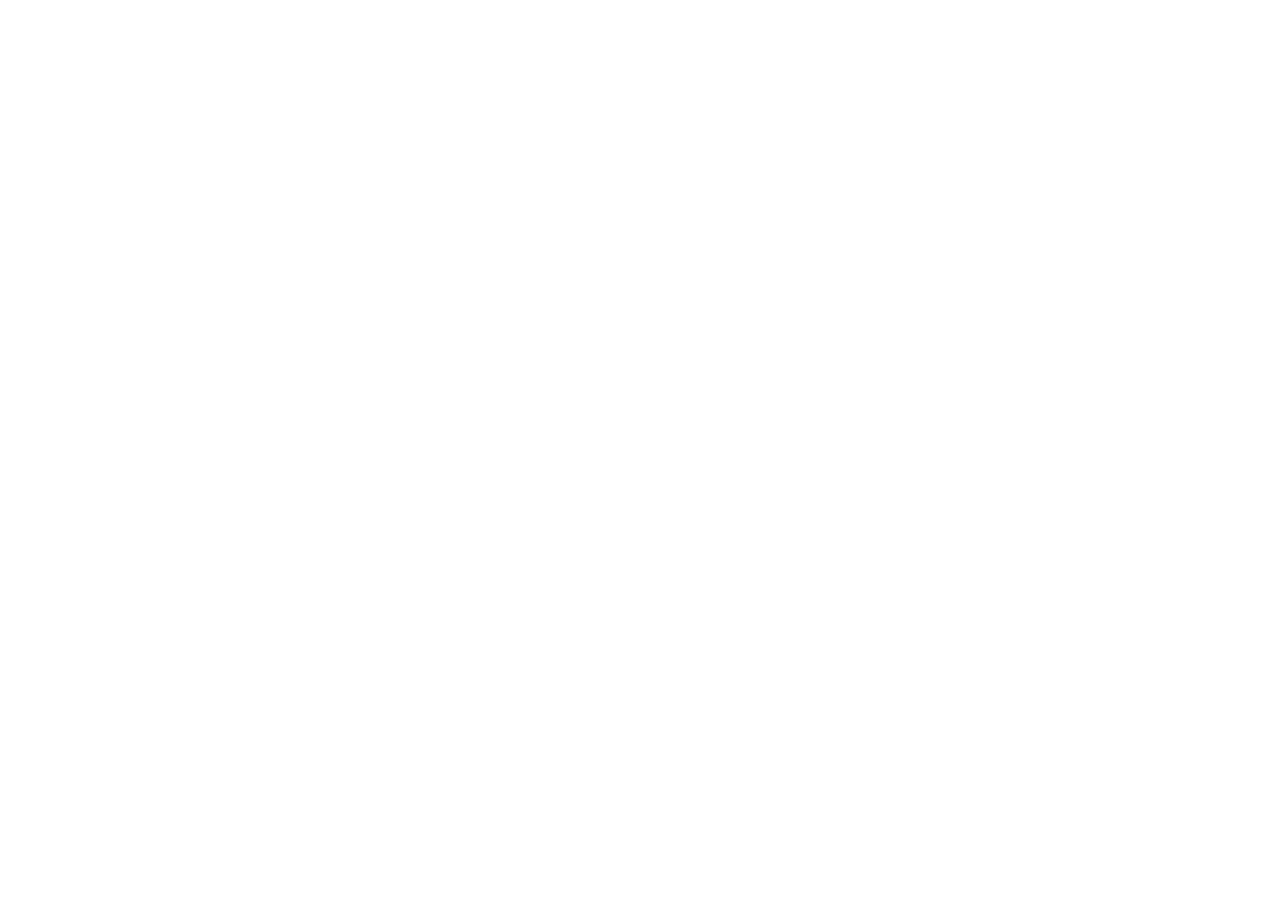
==== frontend/index.html @ 3dd6f017 "Initial commit" ====
<!DOCTYPE html>
<html lang="en">
<head>
	<meta charset="UTF-8">
	<meta http-equiv="X-UA-Compatible" content="IE=edge">
	<meta name="viewport" content="width=device-width, initial-scale=1.0">
	<title>This is FRONTEND</title>
</head>
<body>
	<div id="root"></div>
</body>
</html>
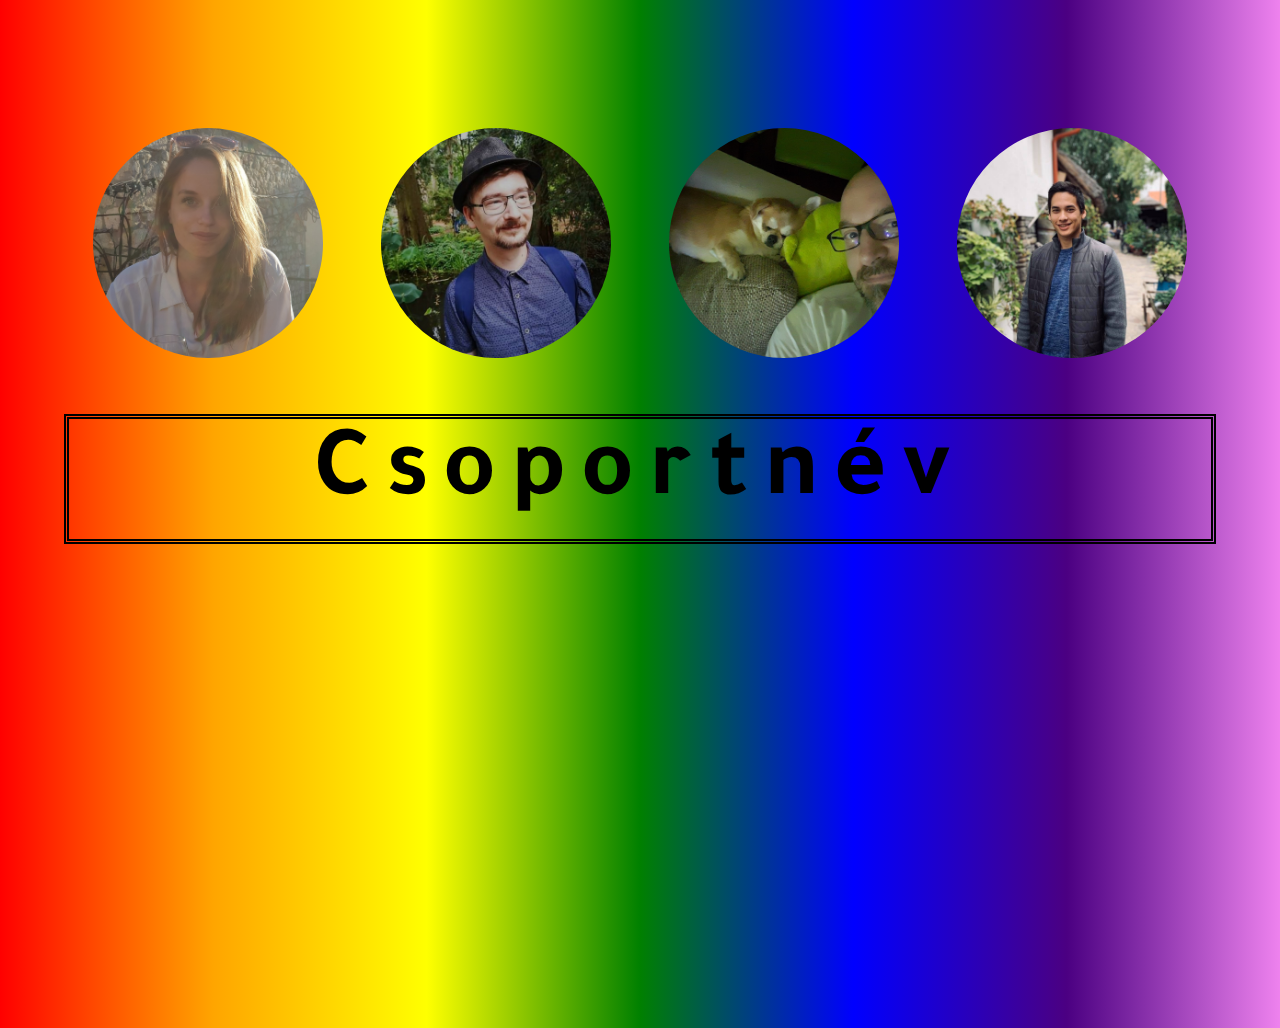
==== commit a67b31eb: "created website" ====
--- a/frontend/index.html
+++ b/frontend/index.html
@@ -4,9 +4,31 @@
 	<meta charset="UTF-8">
 	<meta http-equiv="X-UA-Compatible" content="IE=edge">
 	<meta name="viewport" content="width=device-width, initial-scale=1.0">
+	<link rel="stylesheet" href="style.css">
 	<title>This is FRONTEND</title>
+	<link rel="preconnect" href="https://fonts.googleapis.com">
+	<link rel="preconnect" href="https://fonts.gstatic.com" crossorigin>
+	<link href="https://fonts.googleapis.com/css2?family=Tajawal:wght@200&display=swap" rel="stylesheet">
 </head>
 <body>
-	<div id="root"></div>
+	<div id="root">
+		<section class="groupImages">
+			<a href="borka.html" target="_blank"> 
+				<img src="Images/borka.jpg" alt="Bori_img"> 
+			</a>
+			<a href="andras.html" target="_blank"> 
+				<img src=Images/andras.jpg alt="Andras_img"> 
+			</a>
+			<a href="beno.html" target="_blank">
+				<img src="Images/beno.jpg" alt="Benő_img" >
+			</a>
+			<a href="krisz.html" target="_blank">
+				<img src="Images/krisz.jpg" alt="Krisztián_img">
+			</a>
+		</section>
+		<section class="groupName">
+			<h1>Csoportnév</h1>
+		</section>
+	</div>
 </body>
-</html>+</html>
--- a/frontend/style.css
+++ b/frontend/style.css
@@ -0,0 +1,81 @@
+* {
+  margin: 0;
+  padding: 0;
+  border: 0;
+  outline: none;
+  box-sizing: border-box;
+  background: transparent;
+  font-family: inherit;
+}
+a{
+  text-decoration: none;
+}
+a img {
+  border: none;
+}
+
+button,
+a {
+  cursor: pointer;
+  color: inherit;
+}
+
+textarea {
+  resize: none;
+}
+
+button,
+textarea,
+select {
+  appearance: none !important;
+  border-radius: 0;
+}
+
+/*CSS RESET END*/
+
+html, body {
+    height: 100vh;
+}
+
+body {
+    background-color: burlywood;
+    background-image: linear-gradient(to right, red,orange,yellow,green,blue,indigo,violet);
+}
+
+section {
+    display: flex;
+    align-items: center;
+    justify-content: center;  
+    margin-left: 5%;
+    margin-right: 5%;
+}
+
+.groupImages {
+    margin-top: 10%;
+    margin-bottom: 4%;
+}
+
+.groupName {
+    border: 5px solid black;
+    border-style: double;
+}
+
+a {
+    text-align: center;
+}
+
+img {
+    /*height: 60%;
+    width: 60%;*/
+    max-width: 80%;
+    height: auto;
+    border-radius: 50%;
+    margin-left: 10px;
+    margin-right: 10px;
+}
+
+h1 {
+    font-size: 100px;
+    font-family: 'Tajawal', sans-serif;;
+    letter-spacing: 15px;
+}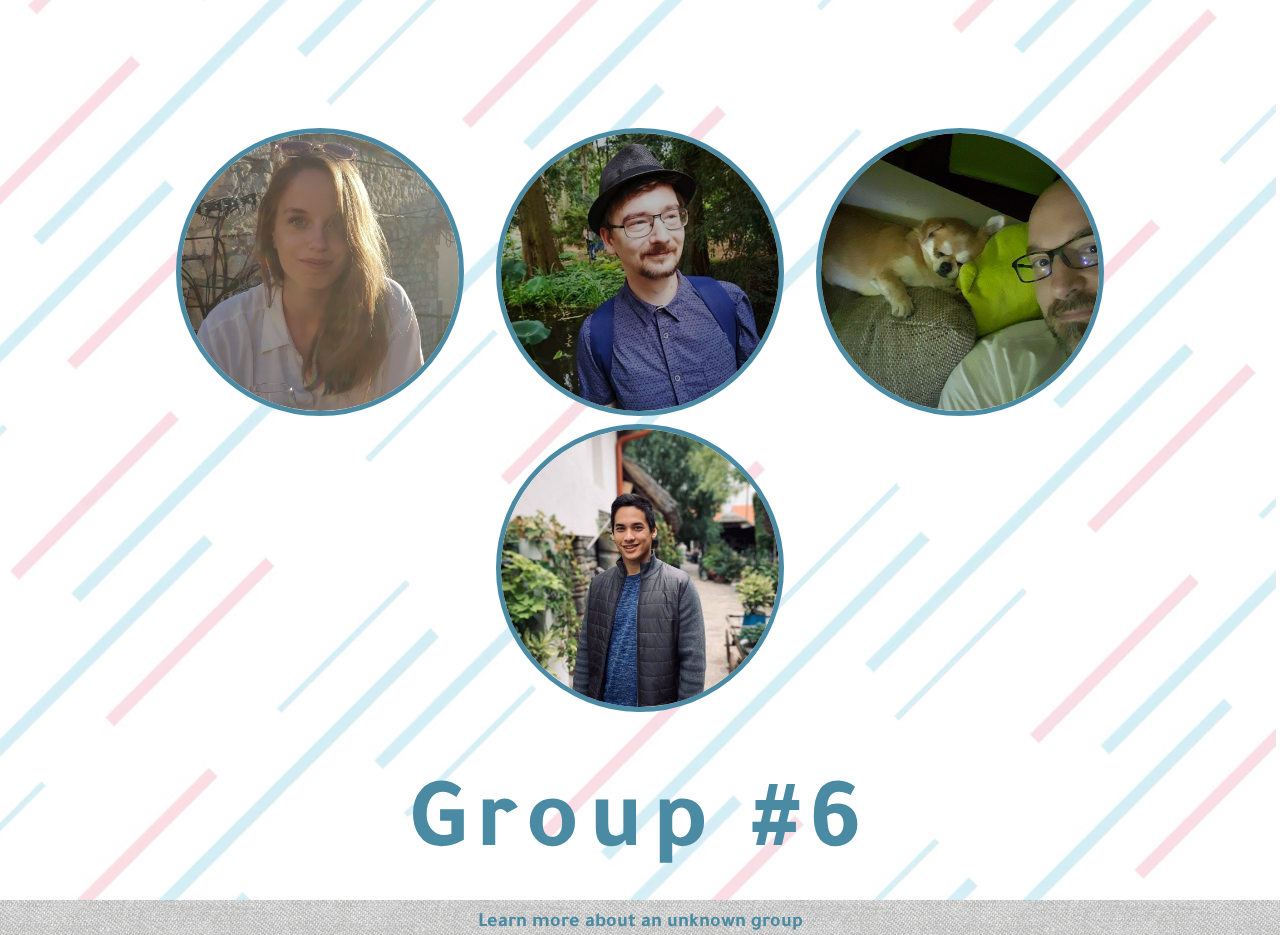
==== commit d3b65749: "Co-authored-by: buikrisz00 <buikrisz00@users.noreply.github.com> Co-authored-by: Andras Varga <zorya" ====
--- a/frontend/index.html
+++ b/frontend/index.html
@@ -11,23 +11,35 @@
 	<link href="https://fonts.googleapis.com/css2?family=Tajawal:wght@200&display=swap" rel="stylesheet">
 </head>
 <body>
+	<video autoplay muted loop id="myVideo">
+		<source src="Images/background_vid.mp4" type="video/mp4">
+	</video>
 	<div id="root">
 		<section class="groupImages">
 			<a href="borka.html" target="_blank"> 
 				<img src="Images/borka.jpg" alt="Bori_img"> 
+				<h2 class="nameText">Borka</h2>
 			</a>
 			<a href="andras.html" target="_blank"> 
-				<img src=Images/andras.jpg alt="Andras_img"> 
+				<img src=Images/andras.jpg alt="Andras_img">
+				<h2 class="nameText">András</h2>
 			</a>
 			<a href="beno.html" target="_blank">
 				<img src="Images/beno.jpg" alt="Benő_img" >
+				<h2 class="nameText">Benoe</h2>
 			</a>
 			<a href="krisz.html" target="_blank">
 				<img src="Images/krisz.jpg" alt="Krisztián_img">
+				<h2 class="nameText">Krisztián</h2>
 			</a>
 		</section>
 		<section class="groupName">
-			<h1>Csoportnév</h1>
+			<h1>Group #6</h1>
+		</section>
+		<section class="unknownGroup">
+			<a href="group3.html" target="_blank">
+			<button>Learn more about an unknown group</button>
+			</a>
 		</section>
 	</div>
 </body>
--- a/frontend/style.css
+++ b/frontend/style.css
@@ -7,9 +7,10 @@
   background: transparent;
   font-family: inherit;
 }
-a{
+a {
   text-decoration: none;
 }
+
 a img {
   border: none;
 }
@@ -33,49 +34,110 @@
 
 /*CSS RESET END*/
 
+
 html, body {
-    height: 100vh;
+  height: 75vh;
 }
 
 body {
-    background-color: burlywood;
-    background-image: linear-gradient(to right, red,orange,yellow,green,blue,indigo,violet);
+  /* background-color: rgb(84, 189, 163); */
+  /* background-image: linear-gradient(to right, red,orange,yellow,green,blue,indigo,violet); */
+  background-image: url("Images/background_fabric.png");
+  font-family: 'Tajawal', sans-serif;
+  letter-spacing: 10px;
+} 
+
+#root {
+  position: relative;     /*Make content appear above video*/
 }
 
-section {
-    display: flex;
-    align-items: center;
-    justify-content: center;  
-    margin-left: 5%;
-    margin-right: 5%;
+.groupName, .groupImages, .unknownGroup {
+  display: flex;
+  flex-wrap: wrap;    /*Resizing window puts the images after each other*/
+  align-items: center;
+  justify-content: center;  
+  margin-left: 5%;
+  margin-right: 5%;
 }
 
 .groupImages {
-    margin-top: 10%;
-    margin-bottom: 4%;
+  margin-top: 10%;
+  margin-bottom: 4%;
 }
 
-.groupName {
-    border: 5px solid black;
-    border-style: double;
+
+.groupImages a {
+  text-align: center;
+  width: 320px;
+  transition: 0.5s ease;    /*Img grow in 0.5s then slowly fades out */
 }
 
-a {
-    text-align: center;
+.groupImages img {
+  /*height: 60%;
+  width: 60%;*/
+  max-width: 90%;
+  height: auto;
+  border-radius: 50%;
+  margin-left: 10px;
+  margin-right: 10px;    
+  border: 5px solid #4b8aa3; 
 }
 
-img {
-    /*height: 60%;
-    width: 60%;*/
-    max-width: 80%;
-    height: auto;
-    border-radius: 50%;
-    margin-left: 10px;
-    margin-right: 10px;
+a:hover {
+  opacity: 0.8;   
+  transform: scale(1.2);
 }
 
-h1 {
-    font-size: 100px;
-    font-family: 'Tajawal', sans-serif;;
-    letter-spacing: 15px;
-}+a:hover .nameText {
+  opacity: 1;
+  transition: 0.5s;
+}
+
+.nameText {
+  font-size: 45px;
+  color: white;
+  font-weight: bold;
+  /* transition: .5s ease; */
+  opacity: 0;
+  position: absolute;
+  top: 50%;
+  left: 50%;
+  transform: translate(-50%, -50%);
+  letter-spacing: 8px;
+}
+
+.groupName h1 {
+  font-size: 100px;
+  /* border: 15px solid black; */
+  border-style: double;
+  padding-left: 18%;
+  padding-right: 18%;
+  color: #4b8aa3;
+}
+
+.unknownGroup {
+  margin-top: 20px;
+}
+
+.unknownGroup a {
+  text-align: center;
+  transition: 0.5s ease; 
+}
+
+.unknownGroup button{
+  font-size: 20px;
+  font-weight: bold;
+  color: #4b8aa3;
+}
+
+/*---------------------Video background css start----------------------*/
+
+#myVideo {
+  position: fixed;
+  right: 0;
+  bottom: 0;
+  min-width: 100%;
+  min-height: 100%;
+}
+
+/*---------------------Video background css end----------------------*/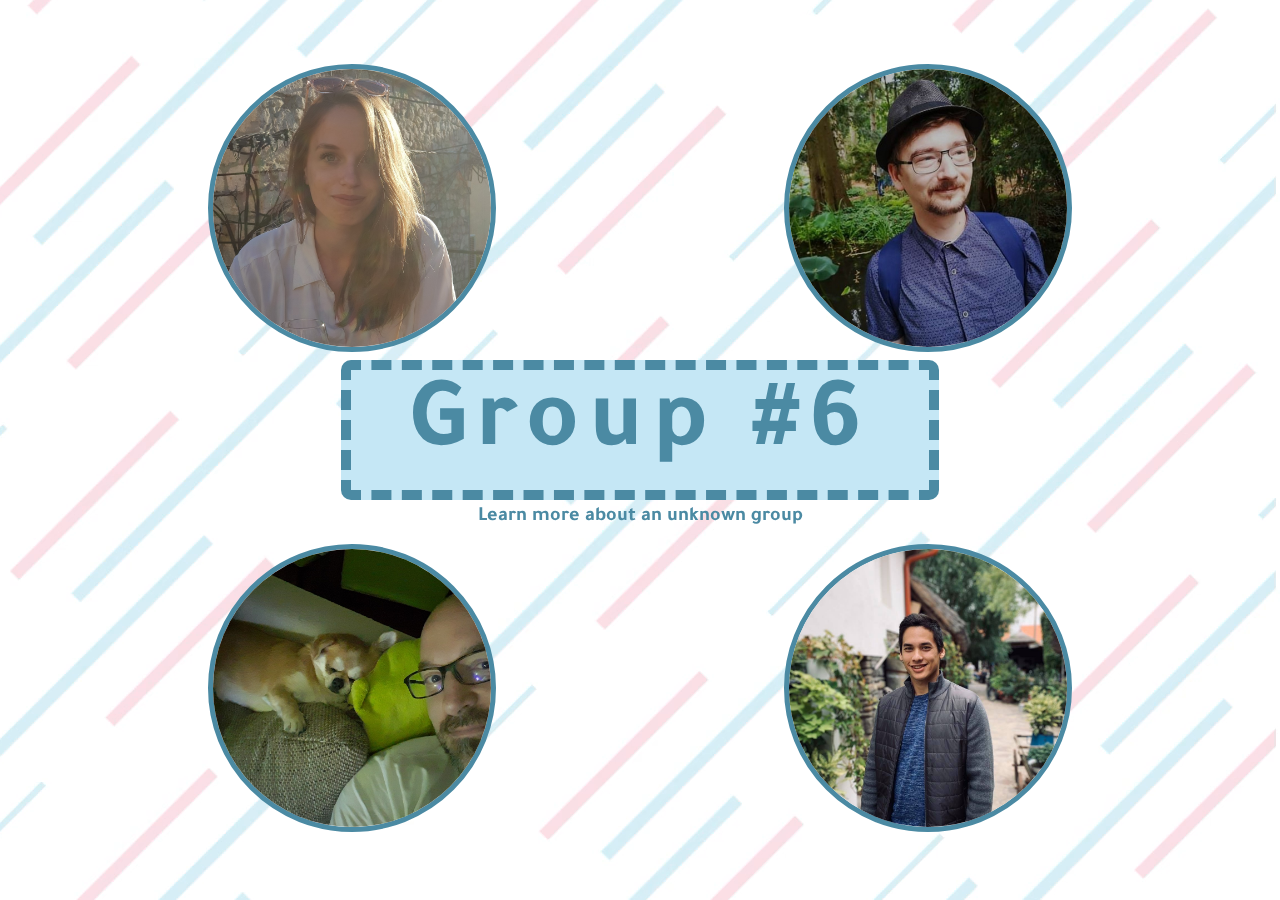
==== commit 285491ff: "Playing around with homepage" ====
--- a/frontend/index.html
+++ b/frontend/index.html
@@ -18,19 +18,11 @@
 		<section class="groupImages">
 			<a href="borka.html" target="_blank"> 
 				<img src="Images/borka.jpg" alt="Bori_img"> 
-				<h2 class="nameText">Borka</h2>
+				<h2 class="nameTextBori">Borka</h2>
 			</a>
 			<a href="andras.html" target="_blank"> 
 				<img src=Images/andras.jpg alt="Andras_img">
-				<h2 class="nameText">András</h2>
-			</a>
-			<a href="beno.html" target="_blank">
-				<img src="Images/beno.jpg" alt="Benő_img" >
-				<h2 class="nameText">Benoe</h2>
-			</a>
-			<a href="krisz.html" target="_blank">
-				<img src="Images/krisz.jpg" alt="Krisztián_img">
-				<h2 class="nameText">Krisztián</h2>
+				<h2 class="nameTextAndras">András</h2>
 			</a>
 		</section>
 		<section class="groupName">
@@ -41,6 +33,16 @@
 			<button>Learn more about an unknown group</button>
 			</a>
 		</section>
+		<section class="groupImages2">
+			<a href="beno.html" target="_blank">
+				<img src="Images/beno.jpg" alt="Benő_img" >
+				<h2 class="nameTextBeno">Benoe</h2>
+			</a>
+			<a href="krisz.html" target="_blank">
+				<img src="Images/krisz.jpg" alt="Krisztián_img">
+				<h2 class="nameTextKrisz">Krisztián</h2>
+			</a>
+		</section>
 	</div>
 </body>
 </html>
--- a/frontend/style.css
+++ b/frontend/style.css
@@ -44,37 +44,39 @@
   /* background-image: linear-gradient(to right, red,orange,yellow,green,blue,indigo,violet); */
   background-image: url("Images/background_fabric.png");
   font-family: 'Tajawal', sans-serif;
-  letter-spacing: 10px;
+  
 } 
 
 #root {
   position: relative;     /*Make content appear above video*/
 }
 
-.groupName, .groupImages, .unknownGroup {
+.groupName, .groupImages, .unknownGroup, .groupImages2{
   display: flex;
   flex-wrap: wrap;    /*Resizing window puts the images after each other*/
   align-items: center;
   justify-content: center;  
   margin-left: 5%;
   margin-right: 5%;
+  letter-spacing: 10px;
 }
 
 .groupImages {
-  margin-top: 10%;
-  margin-bottom: 4%;
-}
-
-
-.groupImages a {
+  margin-top: 5%;
+  /* margin-bottom: 4%; */
+}
+
+.groupImages, .groupImages2 {
+  justify-content: space-around;
+}
+
+.groupImages a, .groupImages2 a {
   text-align: center;
   width: 320px;
   transition: 0.5s ease;    /*Img grow in 0.5s then slowly fades out */
 }
 
-.groupImages img {
-  /*height: 60%;
-  width: 60%;*/
+.groupImages img, .groupImages2 img {
   max-width: 90%;
   height: auto;
   border-radius: 50%;
@@ -88,35 +90,62 @@
   transform: scale(1.2);
 }
 
-a:hover .nameText {
+a:hover .nameTextBori, a:hover .nameTextAndras, a:hover .nameTextBeno, a:hover .nameTextKrisz {
   opacity: 1;
   transition: 0.5s;
-}
-
-.nameText {
+  text-decoration: underline;
+}
+
+.nameTextBori, .nameTextAndras, .nameTextBeno, .nameTextKrisz {
   font-size: 45px;
-  color: white;
+  letter-spacing: 8px;
+  color: #4b8aa3;
   font-weight: bold;
   /* transition: .5s ease; */
   opacity: 0;
-  position: absolute;
-  top: 50%;
-  left: 50%;
-  transform: translate(-50%, -50%);
-  letter-spacing: 8px;
+}
+
+.nameTextBori {
+  position: absolute;
+  top: 50%;
+  left: 50%;
+  transform: translate(-200%, -150%);
+}
+
+.nameTextAndras {
+  position: absolute;
+  top: 50%;
+  left: 50%;
+  transform: translate(85%, -150%);
+}
+
+.nameTextBeno {
+  position: absolute;
+  top: 50%;
+  left: 50%;
+  transform: translate(-190%, 30%);
+}
+
+.nameTextKrisz {
+  position: absolute;
+  top: 50%;
+  left: 50%;
+  transform: translate(63%, 30%);
 }
 
 .groupName h1 {
   font-size: 100px;
-  /* border: 15px solid black; */
-  border-style: double;
-  padding-left: 18%;
-  padding-right: 18%;
+  padding-left: 5%;
+  padding-right: 5%;
   color: #4b8aa3;
+  border: 10px dashed #4b8aa3;
+  background-color: #c5e7f5;
+  border-radius: 10px;
 }
 
 .unknownGroup {
-  margin-top: 20px;
+  margin-top: 5px;
+  margin-bottom: 15px;
 }
 
 .unknownGroup a {
@@ -140,4 +169,91 @@
   min-height: 100%;
 }
 
-/*---------------------Video background css end----------------------*/+/*---------------------Video background css end----------------------*/
+
+
+/*---------------------Subpages css start----------------------*/
+
+.subpageDiv {
+  font-family: 'Times New Roman', sans-serif !important;
+  font-weight: bold;
+  font-size: 20px;
+}
+
+.subpageMain {
+  margin-top: 10vh;
+  display: flex;
+  flex-wrap: wrap;    /*Resizing window puts the images after each other*/
+  justify-content: center;
+}
+
+.subpageImage {
+  align-self: center;
+  width: 600px;
+  text-align: center;
+}
+
+.subpageImage img{
+  max-width: 500px;
+  height: auto;
+  border-radius: 50%;
+  margin-left: 10px;
+  margin-right: 10px;    
+  border: 5px solid #4b8aa3; 
+}
+
+.subpageText {
+  width: 1200px;
+  text-align: center;
+}
+
+.subpageText ul {
+  margin-top: 30px;
+  list-style-position: outside;
+}
+
+.subpageText li {
+  text-align: left;
+  margin-left: 50px;
+  padding: 10px;
+}
+
+.subpageText h1 {
+  font-size: 50px;
+}
+
+.kriszBody {
+  background-color: rgb(107, 146, 161);
+}
+
+.kriszBody .logoPear{
+  display: flex;
+  justify-content: center;
+}
+
+.kriszBody .subpageText img{
+  width: 40px;
+  height: 40px;
+}
+
+.kriszBody ul{
+  padding-top: 20px;
+  padding-bottom: 20px;
+}
+
+.kriszBody li{
+  padding-top: 20px;
+}
+
+.subpageBorka {
+  background-color: #EFDAD7;
+}
+
+.virag {
+  
+}
+
+.bodyAndras {
+  background-color: rgb(157, 70, 13);
+}
+/*----------------------Subpages css end-----------------------*/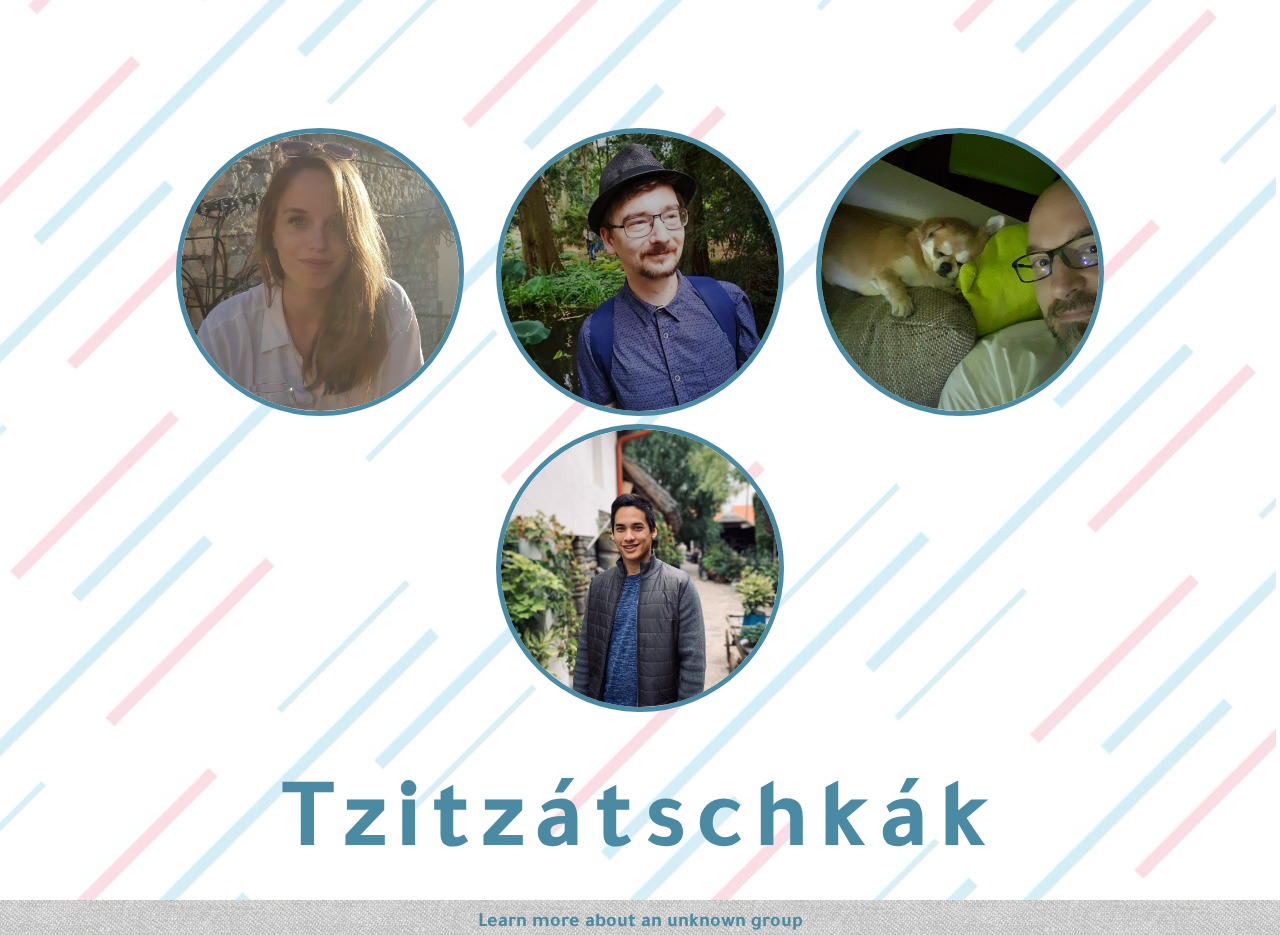
==== commit f1901b1a: "subpages" ====
--- a/frontend/index.html
+++ b/frontend/index.html
@@ -5,7 +5,7 @@
 	<meta http-equiv="X-UA-Compatible" content="IE=edge">
 	<meta name="viewport" content="width=device-width, initial-scale=1.0">
 	<link rel="stylesheet" href="style.css">
-	<title>This is FRONTEND</title>
+	<title>Group #6</title>
 	<link rel="preconnect" href="https://fonts.googleapis.com">
 	<link rel="preconnect" href="https://fonts.gstatic.com" crossorigin>
 	<link href="https://fonts.googleapis.com/css2?family=Tajawal:wght@200&display=swap" rel="stylesheet">
@@ -18,31 +18,29 @@
 		<section class="groupImages">
 			<a href="borka.html" target="_blank"> 
 				<img src="Images/borka.jpg" alt="Bori_img"> 
-				<h2 class="nameTextBori">Borka</h2>
+				<h2 class="nameText">Borka</h2>
 			</a>
 			<a href="andras.html" target="_blank"> 
 				<img src=Images/andras.jpg alt="Andras_img">
-				<h2 class="nameTextAndras">András</h2>
+				<h2 class="nameText">András</h2>
+			</a>
+			<a href="beno.html" target="_blank">
+				<img src="Images/beno.jpg" alt="Benő_img" >
+				<h2 class="nameText">Benoe</h2>
+			</a>
+			<a href="krisz.html" target="_blank">
+				<img src="Images/krisz.jpg" alt="Krisztián_img">
+				<h2 class="nameText">Krisztián</h2>
 			</a>
 		</section>
 		<section class="groupName">
-			<h1>Group #6</h1>
+			<h1>Tzitzátschkák</h1>
 		</section>
 		<section class="unknownGroup">
 			<a href="group3.html" target="_blank">
 			<button>Learn more about an unknown group</button>
 			</a>
 		</section>
-		<section class="groupImages2">
-			<a href="beno.html" target="_blank">
-				<img src="Images/beno.jpg" alt="Benő_img" >
-				<h2 class="nameTextBeno">Benoe</h2>
-			</a>
-			<a href="krisz.html" target="_blank">
-				<img src="Images/krisz.jpg" alt="Krisztián_img">
-				<h2 class="nameTextKrisz">Krisztián</h2>
-			</a>
-		</section>
 	</div>
 </body>
 </html>
--- a/frontend/style.css
+++ b/frontend/style.css
@@ -51,7 +51,7 @@
   position: relative;     /*Make content appear above video*/
 }
 
-.groupName, .groupImages, .unknownGroup, .groupImages2{
+.groupName, .groupImages, .unknownGroup {
   display: flex;
   flex-wrap: wrap;    /*Resizing window puts the images after each other*/
   align-items: center;
@@ -62,21 +62,20 @@
 }
 
 .groupImages {
-  margin-top: 5%;
-  /* margin-bottom: 4%; */
-}
-
-.groupImages, .groupImages2 {
-  justify-content: space-around;
-}
-
-.groupImages a, .groupImages2 a {
+  margin-top: 10%;
+  margin-bottom: 4%;
+}
+
+
+.groupImages a {
   text-align: center;
   width: 320px;
   transition: 0.5s ease;    /*Img grow in 0.5s then slowly fades out */
 }
 
-.groupImages img, .groupImages2 img {
+.groupImages img {
+  /*height: 60%;
+  width: 60%;*/
   max-width: 90%;
   height: auto;
   border-radius: 50%;
@@ -90,62 +89,35 @@
   transform: scale(1.2);
 }
 
-a:hover .nameTextBori, a:hover .nameTextAndras, a:hover .nameTextBeno, a:hover .nameTextKrisz {
+a:hover .nameText {
   opacity: 1;
   transition: 0.5s;
-  text-decoration: underline;
-}
-
-.nameTextBori, .nameTextAndras, .nameTextBeno, .nameTextKrisz {
+}
+
+.nameText {
   font-size: 45px;
-  letter-spacing: 8px;
-  color: #4b8aa3;
+  color: white;
   font-weight: bold;
   /* transition: .5s ease; */
   opacity: 0;
-}
-
-.nameTextBori {
   position: absolute;
   top: 50%;
   left: 50%;
-  transform: translate(-200%, -150%);
-}
-
-.nameTextAndras {
-  position: absolute;
-  top: 50%;
-  left: 50%;
-  transform: translate(85%, -150%);
-}
-
-.nameTextBeno {
-  position: absolute;
-  top: 50%;
-  left: 50%;
-  transform: translate(-190%, 30%);
-}
-
-.nameTextKrisz {
-  position: absolute;
-  top: 50%;
-  left: 50%;
-  transform: translate(63%, 30%);
+  transform: translate(-50%, -50%);
+  letter-spacing: 8px;
 }
 
 .groupName h1 {
   font-size: 100px;
-  padding-left: 5%;
-  padding-right: 5%;
+  /* border: 15px solid black; */
+  border-style: double;
+  padding-left: 18%;
+  padding-right: 18%;
   color: #4b8aa3;
-  border: 10px dashed #4b8aa3;
-  background-color: #c5e7f5;
-  border-radius: 10px;
 }
 
 .unknownGroup {
-  margin-top: 5px;
-  margin-bottom: 15px;
+  margin-top: 20px;
 }
 
 .unknownGroup a {
@@ -175,8 +147,7 @@
 /*---------------------Subpages css start----------------------*/
 
 .subpageDiv {
-  font-family: 'Times New Roman', sans-serif !important;
-  font-weight: bold;
+  font-family: 'Rajdhani', sans-serif !important;
   font-size: 20px;
 }
 
@@ -205,6 +176,9 @@
 .subpageText {
   width: 1200px;
   text-align: center;
+  font-family: 'Rajdhani', sans-serif;
+  font-weight: bold;
+  font-size: 25px;
 }
 
 .subpageText ul {
@@ -226,14 +200,34 @@
   background-color: rgb(107, 146, 161);
 }
 
+.kriszBody .backButton {
+  position: absolute;
+}
+
+.kriszBody .backButton img{
+  height: 60px;
+  width: 60px;
+  padding-top: 10px;
+  padding-left: 10px;
+}
+
 .kriszBody .logoPear{
   display: flex;
   justify-content: center;
 }
 
 .kriszBody .subpageText img{
-  width: 40px;
+  width: 50px;
   height: 40px;
+  align-self: center;
+}
+
+.kriszBody .subpageText a{
+  align-self: center;
+}
+
+.kriszBody .subpageImage img{
+  border: 5px solid black;
 }
 
 .kriszBody ul{
@@ -243,6 +237,12 @@
 
 .kriszBody li{
   padding-top: 20px;
+  transition: 1s ease;
+  font-size: 20px;
+}
+
+.kriszBody li:hover{
+  transform: scale(1.1);
 }
 
 .subpageBorka {
@@ -250,10 +250,133 @@
 }
 
 .virag {
-  
+display: flex;
+justify-content: center;
+} 
+
+.virag img{
+  height: 40px;
+  width: 40px;
+  align-self: center;
+}
+
+.subpageBorka .subpageImage img{
+  border: 5px solid #af1b6e !important;
+}
+
+.subpageBorka ul{
+  padding-top: 20px;
+  padding-bottom: 20px;
+}
+
+.subpageBorka li{
+  padding-top: 20px;
+}
+
+.subpageBorka li:hover{
+  transform: scale(1.1)
+}
+
+.subpageBorka li{
+  transition: 1s ease;
 }
 
 .bodyAndras {
   background-color: rgb(157, 70, 13);
 }
-/*----------------------Subpages css end-----------------------*/+
+.bodyAndras .subpageImage img{
+  border: 5px solid #f3e35b
+}
+
+.bodyAndras li{
+  transition: 1s ease;
+}
+
+.bodyAndras li:hover{
+  transform: scale(1.1)
+}
+  
+.subpageImageBeno {
+  text-align: center;
+  align-self: center;
+  }
+
+.subpageImageBeno img {
+  text-align: center;
+  width: 500px;
+  height: 500px;
+  border-radius: 50%;
+  margin-left: 10px;
+  margin-right: 10px; 
+  margin-top: 10px;   
+  border: 3px solid rgb(65, 45, 42);
+}
+
+.subpageTextBeno {
+  margin-top: 20px;
+  text-align: center;
+  
+  width: 1200px;
+  text-align: center;
+  font-family: 'Rajdhani', sans-serif;
+  font-weight: bold;
+  font-size: 25px;
+}
+
+.subpageImage1Beno {
+  justify-content: center;
+  display: flex;
+  margin-top: 40px;
+}
+.subpageTextBeno h1 {
+  font-size: 50px;
+  font-weight: 5px;
+  
+}
+.subpageTextBeno ul {
+  padding: 10px;
+  list-style-position: outside;
+}
+.subpageTextBeno li {
+  text-align: left;
+  margin-left: 50px;
+  padding: 5px;
+  font-size: 20px;
+}
+
+.subpageTextBeno img {
+  width: 100px;
+  height: 40px;
+  align-self: center;
+}
+
+/*----------------------Subpages css end-----------------------*/
+
+
+/*----------------------Group 3 css start-----------------------*/
+
+.g3Main1, .g3Main2 {
+  display: flex;
+  justify-content: space-around;
+}
+
+.g3Image img{
+  width: 250px;
+  height: 250px;
+  border-radius: 50%;
+  margin-left: 10px;
+  margin-right: 10px;    
+  border: 5px solid #4b8aa3; 
+}
+
+
+
+
+
+
+
+
+
+
+/*----------------------Group 3 css start-----------------------*/
